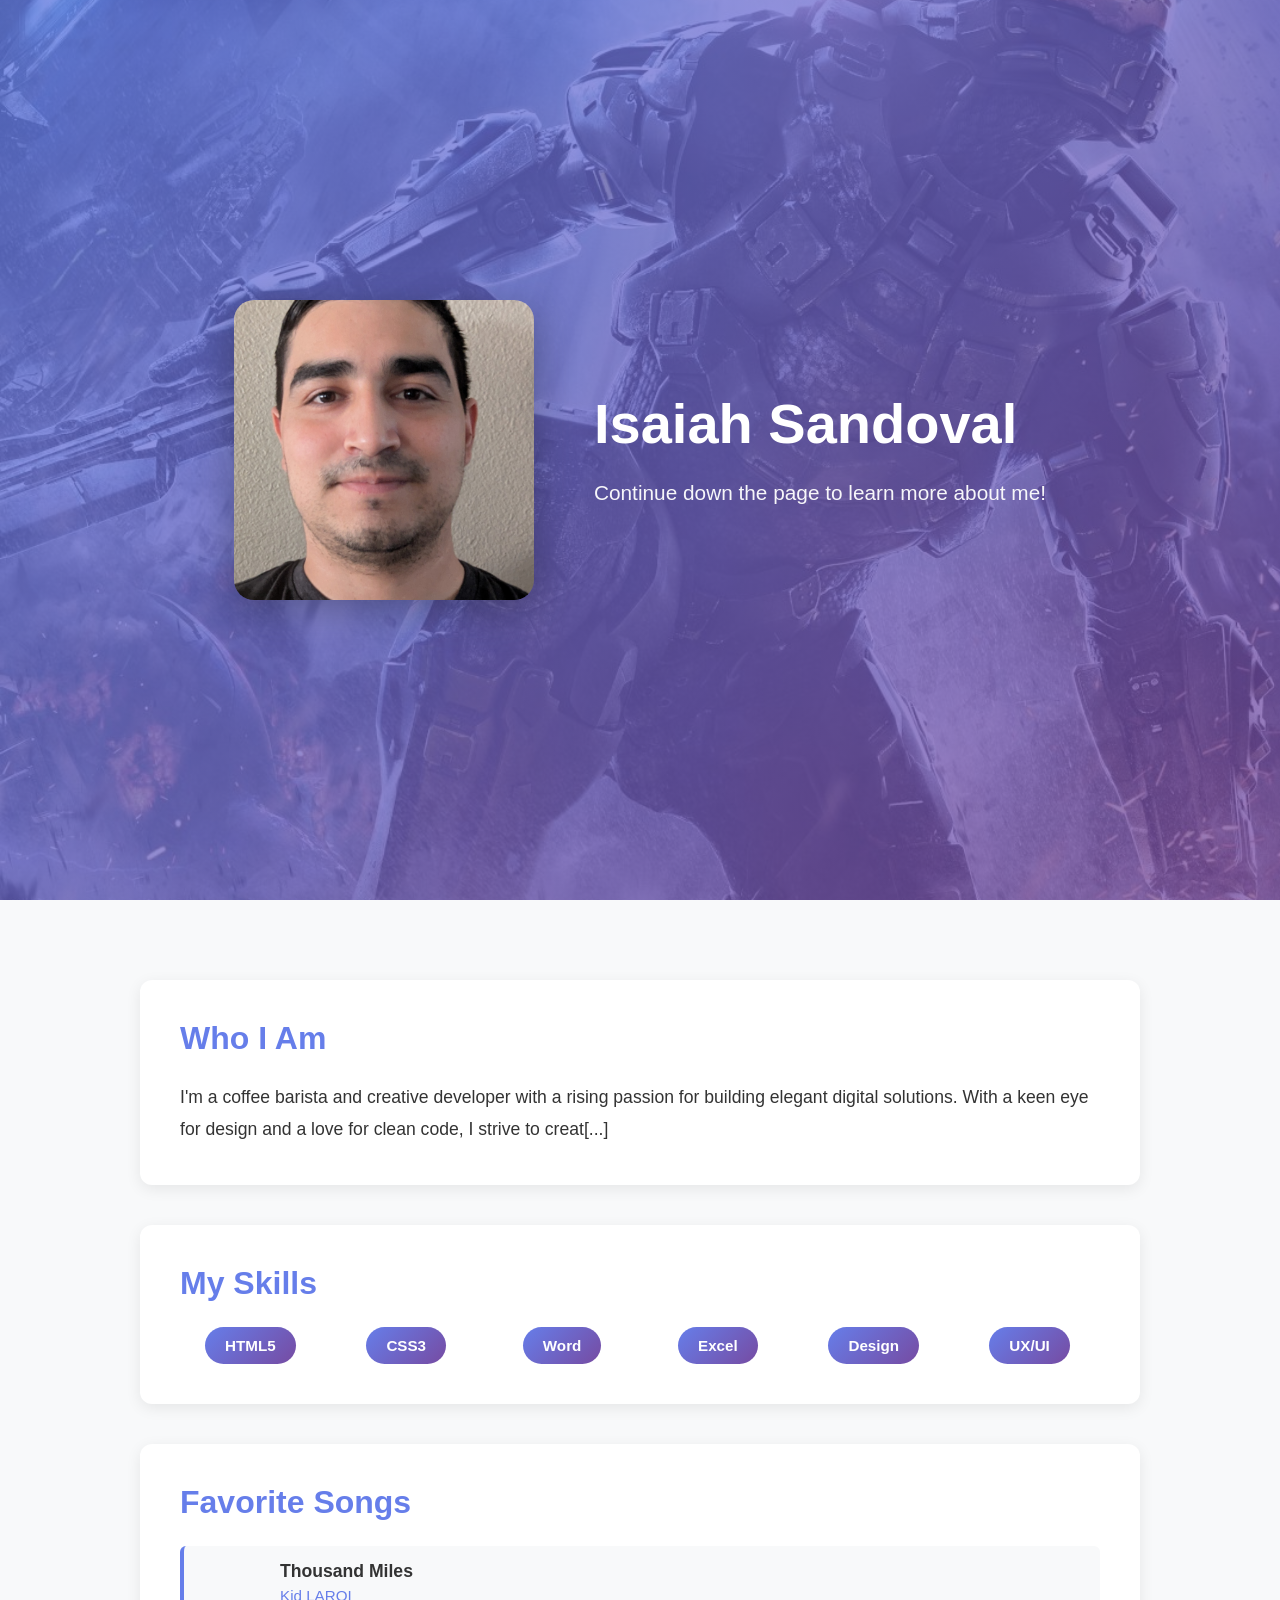
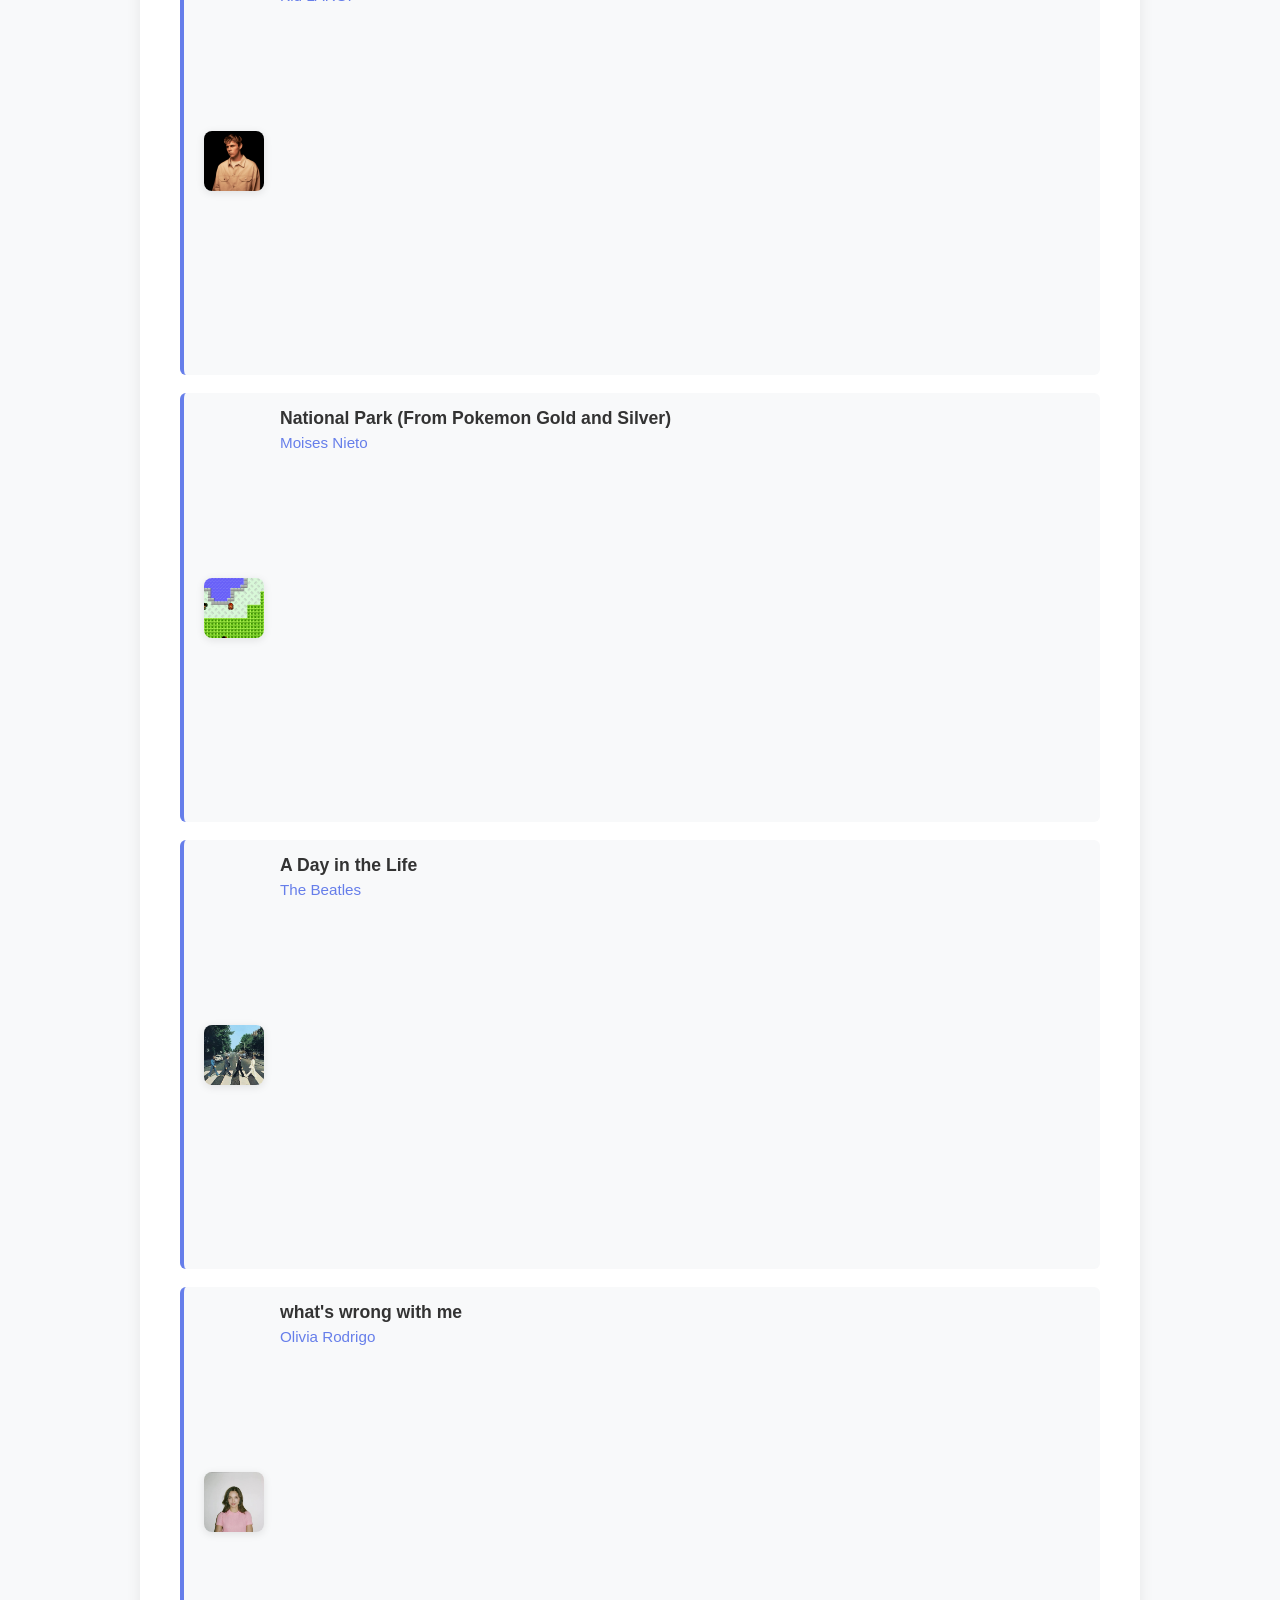
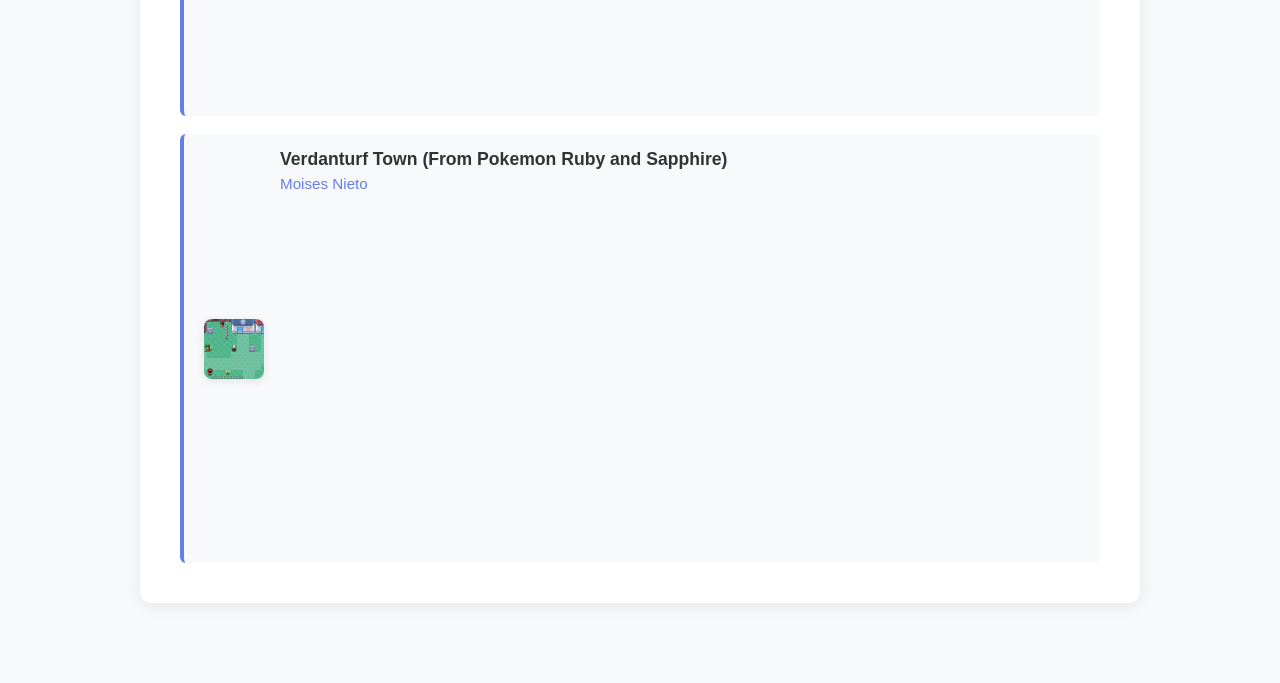
==== index.html @ 3ca27374 "Modify Spotify iframe for song player Updated Spotify iframe to include data-testid and changed heig" ====
<!DOCTYPE html>
<html lang="en">
<head>
    <meta charset="UTF-8">
    <meta name="viewport" content="width=device-width, initial-scale=1.0">
    <title>About Me</title>
    <link rel="stylesheet" href="style.css">
</head>
<body>
    <!-- Call-to-Action Section -->
    <section class="cta-section">
        <div class="cta-content">
            <img src="image/me.jpg" alt="Profile picture" class="cta-image">
            <div class="cta-text">
                <h1>Isaiah Sandoval</h1>
                <p>Continue down the page to learn more about me!</p>
            </div>
        </div>
    </section>

    <!-- About Me Section -->
    <section class="about-section">
        <div class="about-container">
            <!-- Who I Am -->
            <div class="about-card">
                <h2>Who I Am</h2>
                <p>I'm a coffee barista and creative developer with a rising passion for building elegant digital solutions. With a keen eye for design and a love for clean code, I strive to creat[...]
            </div>

            <!-- Skills -->
            <div class="about-card">
                <h2>My Skills</h2>
                <div class="skills-grid">
                    <div class="skill-item">
                        <span class="skill-tag">HTML5</span>
                    </div>
                    <div class="skill-item">
                        <span class="skill-tag">CSS3</span>
                    </div>
                    <div class="skill-item">
                        <span class="skill-tag">Word</span>
                    </div>
                    <div class="skill-item">
                        <span class="skill-tag">Excel</span>
                    </div>
                    <div class="skill-item">
                        <span class="skill-tag">Design</span>
                    </div>
                    <div class="skill-item">
                        <span class="skill-tag">UX/UI</span>
                    </div>
                </div>
            </div>

            <!-- Favorite Songs -->
            <div class="about-card">
                <h2>Favorite Songs</h2>
                <div class="songs-list">
                    <div class="song-item">
                        <img src="image/kidlaroi.png" alt="Kid LAROI" class="song-artist-image">
                        <div class="song-details">
                            <div class="song-title">Thousand Miles</div>
                            <div class="song-artist">Kid LAROI</div>
                            <iframe data-testid="embed-iframe" style="border-radius:12px" src="https://open.spotify.com/embed/track/2wU5jppqiYQDuEcsi9ob2Y?utm_source=generator&si=83c8918f9ed24f72" width="100%" height="352" frameBorder="0" allowfullscreen="" allow="autoplay; clipboard-write; encrypted-media; fullscreen; picture-in-picture" loading="lazy"></iframe>
                        </div>
                    </div>
                    <div class="song-item">
                        <img src="image/nationalpark.png" alt="Moises Nieto" class="song-artist-image">
                        <div class="song-details">
                            <div class="song-title">National Park (From Pokemon Gold and Silver)</div>
                            <div class="song-artist">Moises Nieto</div>
                            <iframe data-testid="embed-iframe" style="border-radius:12px" src="https://open.spotify.com/embed/track/6cvVz8xQw6w5SwAyCrqwMA?si=5a4947cadf5e4644" width="100%" height="352" frameBorder="0" allowfullscreen="" allow="autoplay; clipboard-write; encrypted-media; fullscreen; picture-in-picture" loading="lazy"></iframe>
                        </div>
                    </div>
                    <div class="song-item">
                        <img src="image/abbey.jpg" alt="The Beatles" class="song-artist-image">
                        <div class="song-details">
                            <div class="song-title">A Day in the Life</div>
                            <div class="song-artist">The Beatles</div>
                            <iframe data-testid="embed-iframe" style="border-radius:12px" src="https://open.spotify.com/embed/track/0hKRSZhUGEhKU6aNSPBACZ?si=245e335408104c0d" width="100%" height="352" frameBorder="0" allowfullscreen="" allow="autoplay; clipboard-write; encrypted-media; fullscreen; picture-in-picture" loading="lazy"></iframe>
                        </div>
                    </div>
                    <div class="song-item">
                        <img src="image/oliviarodrigo.jpg" alt="Olivia Rodrigo" class="song-artist-image">
                        <div class="song-details">
                            <div class="song-title">what's wrong with me</div>
                            <div class="song-artist">Olivia Rodrigo</div>
                            <iframe data-testid="embed-iframe" style="border-radius:12px" src="https://open.spotify.com/embed/track/1W7023CuJrWPbD4q2Sipoh?si=793b90d8730e4d8c" width="100%" height="352" frameBorder="0" allowfullscreen="" allow="autoplay; clipboard-write; encrypted-media; fullscreen; picture-in-picture" loading="lazy"></iframe>
                        </div>
                    </div>
                    <div class="song-item">
                        <img src="image/verdanturf.png" alt="Moises Nieto" class="song-artist-image">
                        <div class="song-details">
                            <div class="song-title">Verdanturf Town (From Pokemon Ruby and Sapphire)</div>
                            <div class="song-artist">Moises Nieto</div>
                            <iframe data-testid="embed-iframe" style="border-radius:12px" src="https://open.spotify.com/embed/track/0O1yszEhsCio6dn4s49gWG?si=2d8927af159e400d" width="100%" height="352" frameBorder="0" allowfullscreen="" allow="autoplay; clipboard-write; encrypted-media; fullscreen; picture-in-picture" loading="lazy"></iframe>
                        </div>
                    </div>
                </div>
            </div>
        </div>
    </section>
</body>
</html>
---- style.css ----
* {
    margin: 0;
    padding: 0;
    box-sizing: border-box;
}

body {
    font-family: 'Segoe UI', Tahoma, Geneva, Verdana, sans-serif;
}

/* Call-to-Action Section */
.cta-section {
    height: 100vh;
    display: flex;
    align-items: center;
    justify-content: center;
    background: linear-gradient(135deg, rgba(102, 126, 234, 0.75) 0%, rgba(118, 75, 162, 0.75) 100%), url('image/halo.jpg') center/cover;
    color: white;
    padding: 40px 20px;
}

.cta-content {
    display: flex;
    align-items: center;
    gap: 60px;
    max-width: 1000px;
    text-align: left;
}

.cta-image {
    width: 300px;
    height: 300px;
    border-radius: 20px;
    object-fit: cover;
    box-shadow: 0 10px 40px rgba(0, 0, 0, 0.3);
    transition: transform 0.3s ease;
}

.cta-image:hover {
    transform: scale(1.05);
}

.cta-text h1 {
    font-size: 3.5rem;
    margin-bottom: 20px;
    font-weight: 700;
}

.cta-text p {
    font-size: 1.3rem;
    line-height: 1.6;
    opacity: 0.95;
    max-width: 500px;
}

/* About Me Section */
.about-section {
    background: #f8f9fa;
    padding: 80px 20px;
}

.about-container {
    max-width: 1000px;
    margin: 0 auto;
    display: grid;
    grid-template-columns: 1fr;
    gap: 40px;
}

.about-card {
    background: white;
    padding: 40px;
    border-radius: 12px;
    box-shadow: 0 4px 15px rgba(0, 0, 0, 0.08);
    transition: transform 0.3s ease, box-shadow 0.3s ease;
}

.about-card:hover {
    transform: translateY(-5px);
    box-shadow: 0 8px 25px rgba(0, 0, 0, 0.12);
}

.about-card h2 {
    font-size: 2rem;
    margin-bottom: 25px;
    color: #667eea;
    font-weight: 700;
}

.about-card p {
    font-size: 1.1rem;
    line-height: 1.8;
    color: #333;
}

/* Skills Grid */
.skills-grid {
    display: grid;
    grid-template-columns: repeat(auto-fit, minmax(120px, 1fr));
    gap: 15px;
}

.skill-item {
    display: flex;
    align-items: center;
    justify-content: center;
}

.skill-tag {
    background: linear-gradient(135deg, #667eea 0%, #764ba2 100%);
    color: white;
    padding: 10px 20px;
    border-radius: 25px;
    font-weight: 600;
    font-size: 0.95rem;
    text-align: center;
    transition: transform 0.3s ease, box-shadow 0.3s ease;
}

.skill-tag:hover {
    transform: scale(1.1);
    box-shadow: 0 5px 15px rgba(102, 126, 234, 0.4);
}

/* Songs List */
.songs-list {
    display: flex;
    flex-direction: column;
    gap: 18px;
}

.song-item {
    display: flex;
    align-items: center;
    gap: 16px;
    padding: 15px 20px;
    background: #f8f9fa;
    border-left: 4px solid #667eea;
    border-radius: 6px;
    transition: background 0.3s ease, transform 0.3s ease;
}

.song-item:hover {
    background: #e9ecef;
    transform: translateX(8px);
}

.song-artist-image {
    width: 60px;
    height: 60px;
    border-radius: 8px;
    object-fit: cover;
    flex-shrink: 0;
    box-shadow: 0 2px 8px rgba(0, 0, 0, 0.1);
}

.song-details {
    flex: 1;
    min-width: 0;
}

.song-title {
    font-size: 1.1rem;
    font-weight: 600;
    color: #333;
    margin-bottom: 5px;
}

.song-artist {
    font-size: 0.95rem;
    color: #667eea;
    font-weight: 500;
}

/* Responsive Design */
@media (max-width: 768px) {
    .cta-section {
        height: auto;
        min-height: 100vh;
        padding: 60px 20px;
    }

    .cta-content {
        flex-direction: column;
        gap: 40px;
        text-align: center;
    }

    .cta-image {
        width: 250px;
        height: 250px;
    }

    .cta-text h1 {
        font-size: 2.5rem;
    }

    .cta-text p {
        font-size: 1.1rem;
    }

    .about-section {
        padding: 60px 20px;
    }

    .about-card {
        padding: 30px;
    }

    .about-card h2 {
        font-size: 1.6rem;
    }

    .skills-grid {
        grid-template-columns: repeat(auto-fit, minmax(100px, 1fr));
        gap: 12px;
    }

    .skill-tag {
        padding: 8px 16px;
        font-size: 0.85rem;
    }

    .song-item {
        padding: 12px 16px;
    }

    .song-artist-image {
        width: 50px;
        height: 50px;
    }

    .song-title {
        font-size: 1rem;
    }

    .song-artist {
        font-size: 0.85rem;
    }
}
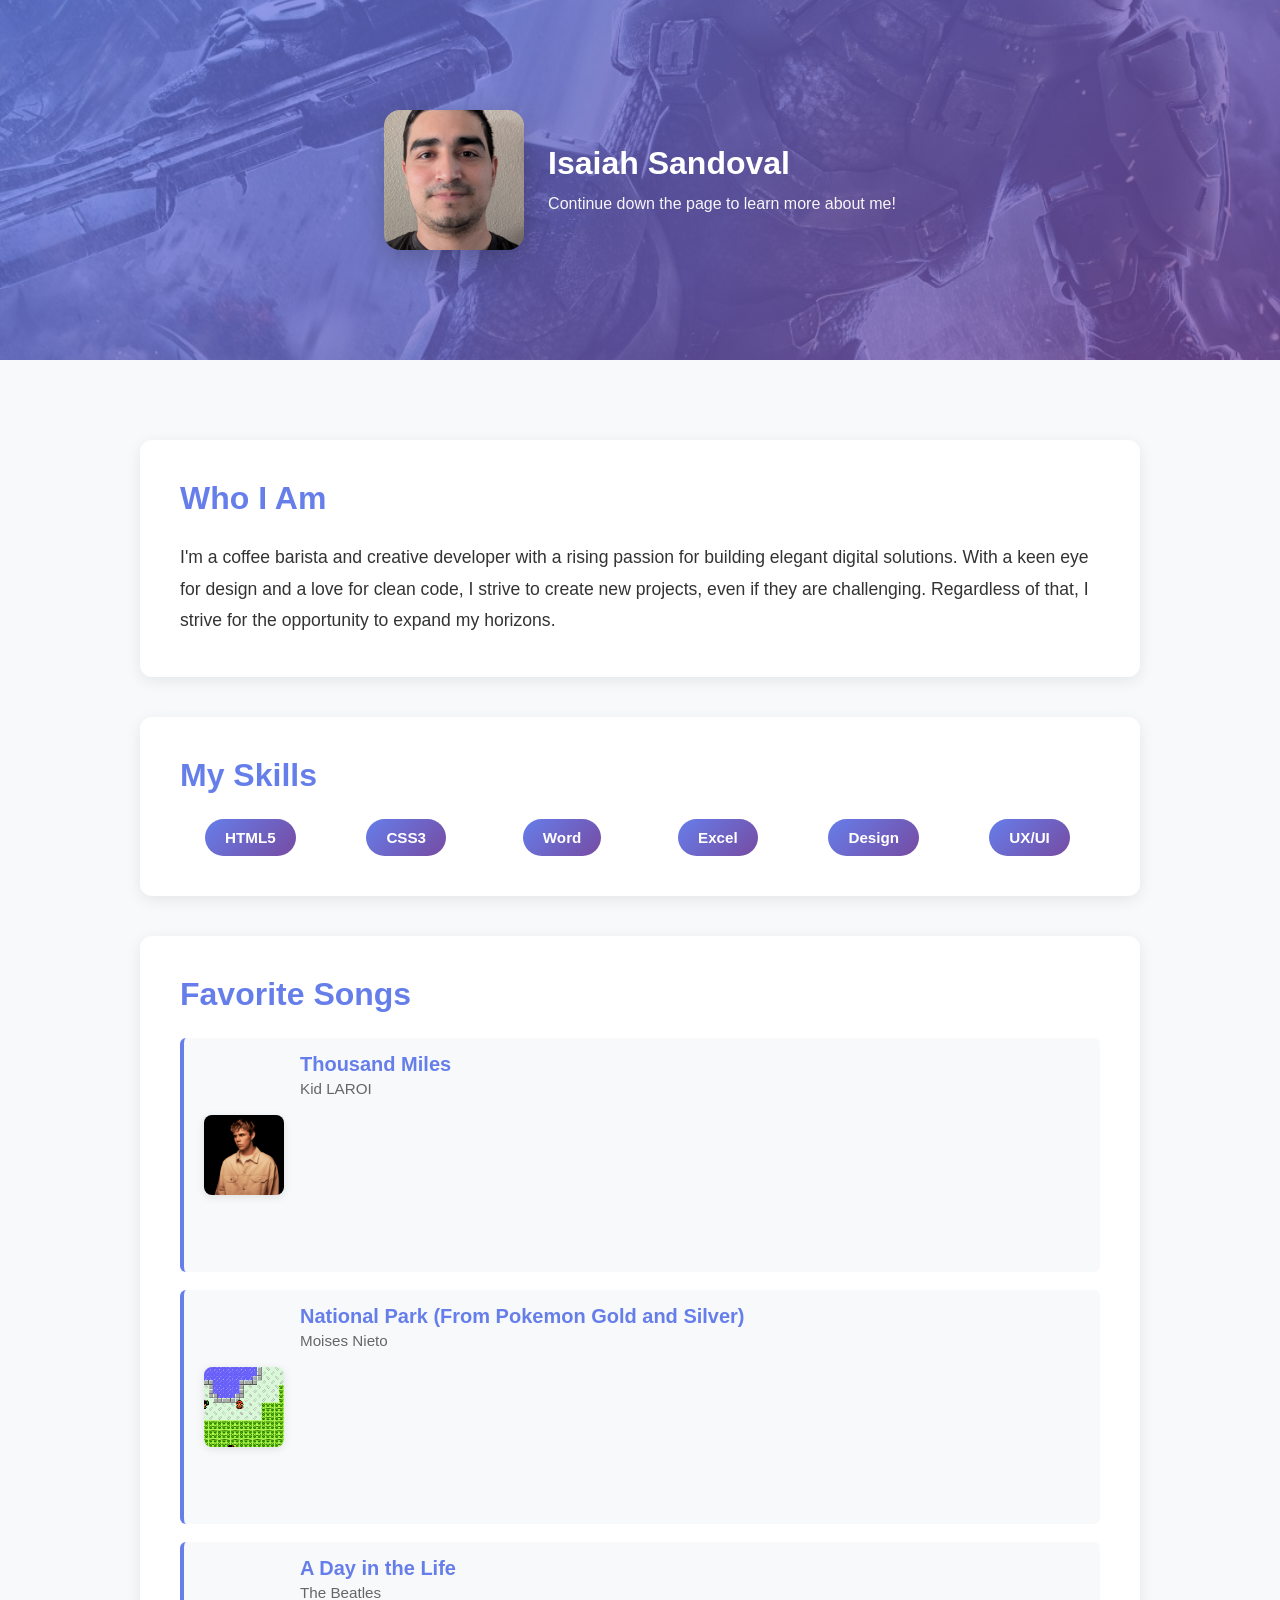
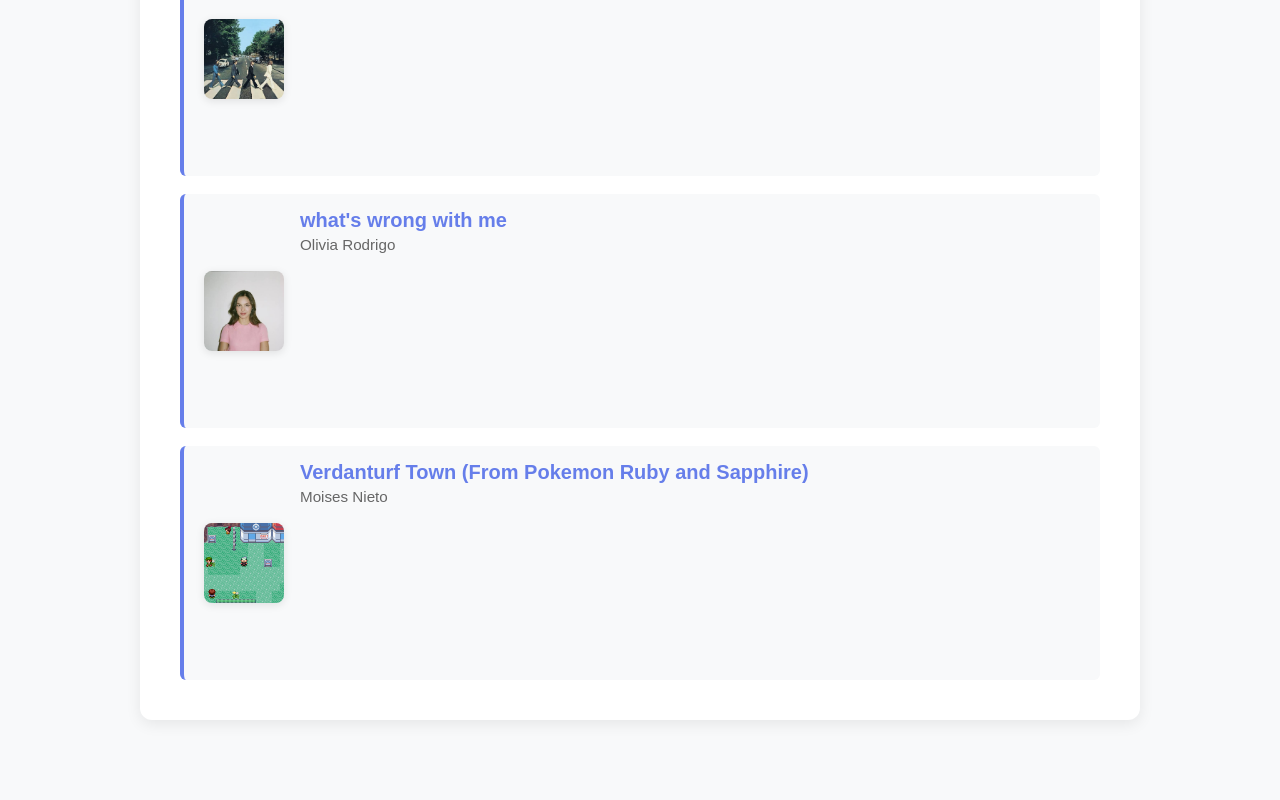
==== commit f748eedd: "Revise personal description in about section Updated personal description to include a focus on crea" ====
--- a/index.html
+++ b/index.html
@@ -24,7 +24,7 @@
             <!-- Who I Am -->
             <div class="about-card">
                 <h2>Who I Am</h2>
-                <p>I'm a coffee barista and creative developer with a rising passion for building elegant digital solutions. With a keen eye for design and a love for clean code, I strive to creat[...]
+                <p>I'm a coffee barista and creative developer with a rising passion for building elegant digital solutions. With a keen eye for design and a love for clean code, I strive to create new projects, even if they are challenging. Regardless of that, I strive for the opportunity to expand my horizons.
             </div>
 
             <!-- Skills -->
--- a/style.css
+++ b/style.css
@@ -10,47 +10,47 @@
 
 /* Call-to-Action Section */
 .cta-section {
-    height: 100vh;
+    height: 40vh; /* further reduced from 60vh to make CTA smaller */
     display: flex;
     align-items: center;
     justify-content: center;
     background: linear-gradient(135deg, rgba(102, 126, 234, 0.75) 0%, rgba(118, 75, 162, 0.75) 100%), url('image/halo.jpg') center/cover;
     color: white;
-    padding: 40px 20px;
+    padding: 20px 16px; /* further reduced padding */
 }
 
 .cta-content {
     display: flex;
     align-items: center;
-    gap: 60px;
+    gap: 24px; /* tightened gap more */
     max-width: 1000px;
     text-align: left;
 }
 
 .cta-image {
-    width: 300px;
-    height: 300px;
-    border-radius: 20px;
+    width: 140px; /* reduced further from 220px */
+    height: 140px; /* reduced further from 220px */
+    border-radius: 16px;
     object-fit: cover;
-    box-shadow: 0 10px 40px rgba(0, 0, 0, 0.3);
-    transition: transform 0.3s ease;
+    box-shadow: 0 8px 30px rgba(0, 0, 0, 0.25);
+    transition: transform 0.25s ease;
 }
 
 .cta-image:hover {
-    transform: scale(1.05);
+    transform: scale(1.03);
 }
 
 .cta-text h1 {
-    font-size: 3.5rem;
-    margin-bottom: 20px;
+    font-size: 2rem; /* reduced from 2.8rem */
+    margin-bottom: 10px;
     font-weight: 700;
 }
 
 .cta-text p {
-    font-size: 1.3rem;
-    line-height: 1.6;
+    font-size: 1rem;
+    line-height: 1.5;
     opacity: 0.95;
-    max-width: 500px;
+    max-width: 420px;
 }
 
 /* About Me Section */
@@ -145,58 +145,72 @@
     transform: translateX(8px);
 }
 
+/* Make artist images larger */
 .song-artist-image {
-    width: 60px;
-    height: 60px;
+    width: 80px;      /* increased from 60px */
+    height: 80px;     /* increased from 60px */
     border-radius: 8px;
     object-fit: cover;
     flex-shrink: 0;
     box-shadow: 0 2px 8px rgba(0, 0, 0, 0.1);
 }
 
+/* Constrain and reduce embedded audio track size */
 .song-details {
     flex: 1;
     min-width: 0;
 }
 
+/* Song title styling */
 .song-title {
-    font-size: 1.1rem;
-    font-weight: 600;
-    color: #333;
-    margin-bottom: 5px;
+    font-size: 1.25rem;
+    color: #667eea;
+    font-weight: 700;
+    margin-bottom: 4px;
 }
 
 .song-artist {
     font-size: 0.95rem;
-    color: #667eea;
-    font-weight: 500;
+    color: #666;
+    font-weight: 400;
+}
+
+/* Target the embed iframe(s) to make them smaller and responsive */
+.song-details iframe,
+.song-item iframe {
+    width: 100%;
+    height: 160px;           /* reduced from ~352px */
+    max-height: 200px;
+    border-radius: 12px;
+    border: none;
+    display: block;
 }
 
 /* Responsive Design */
 @media (max-width: 768px) {
     .cta-section {
         height: auto;
-        min-height: 100vh;
-        padding: 60px 20px;
+        min-height: 45vh; /* reduced further for mobile */
+        padding: 28px 16px;
     }
 
     .cta-content {
         flex-direction: column;
-        gap: 40px;
+        gap: 18px;
         text-align: center;
     }
 
     .cta-image {
-        width: 250px;
-        height: 250px;
+        width: 120px; /* reduced from 180px */
+        height: 120px; /* reduced from 180px */
     }
 
     .cta-text h1 {
-        font-size: 2.5rem;
+        font-size: 1.8rem;
     }
 
     .cta-text p {
-        font-size: 1.1rem;
+        font-size: 0.95rem;
     }
 
     .about-section {
@@ -225,16 +239,25 @@
         padding: 12px 16px;
     }
 
+    /* scale images down but keep them larger than before */
     .song-artist-image {
-        width: 50px;
-        height: 50px;
+        width: 64px;    /* was 50px */
+        height: 64px;   /* was 50px */
+    }
+
+    /* reduce iframe height for mobile */
+    .song-details iframe,
+    .song-item iframe {
+        height: 120px;  /* smaller for mobile */
+        max-height: 140px;
     }
 
     .song-title {
-        font-size: 1rem;
+        font-size: 1.1rem;
     }
 
     .song-artist {
         font-size: 0.85rem;
     }
-}
+
+}
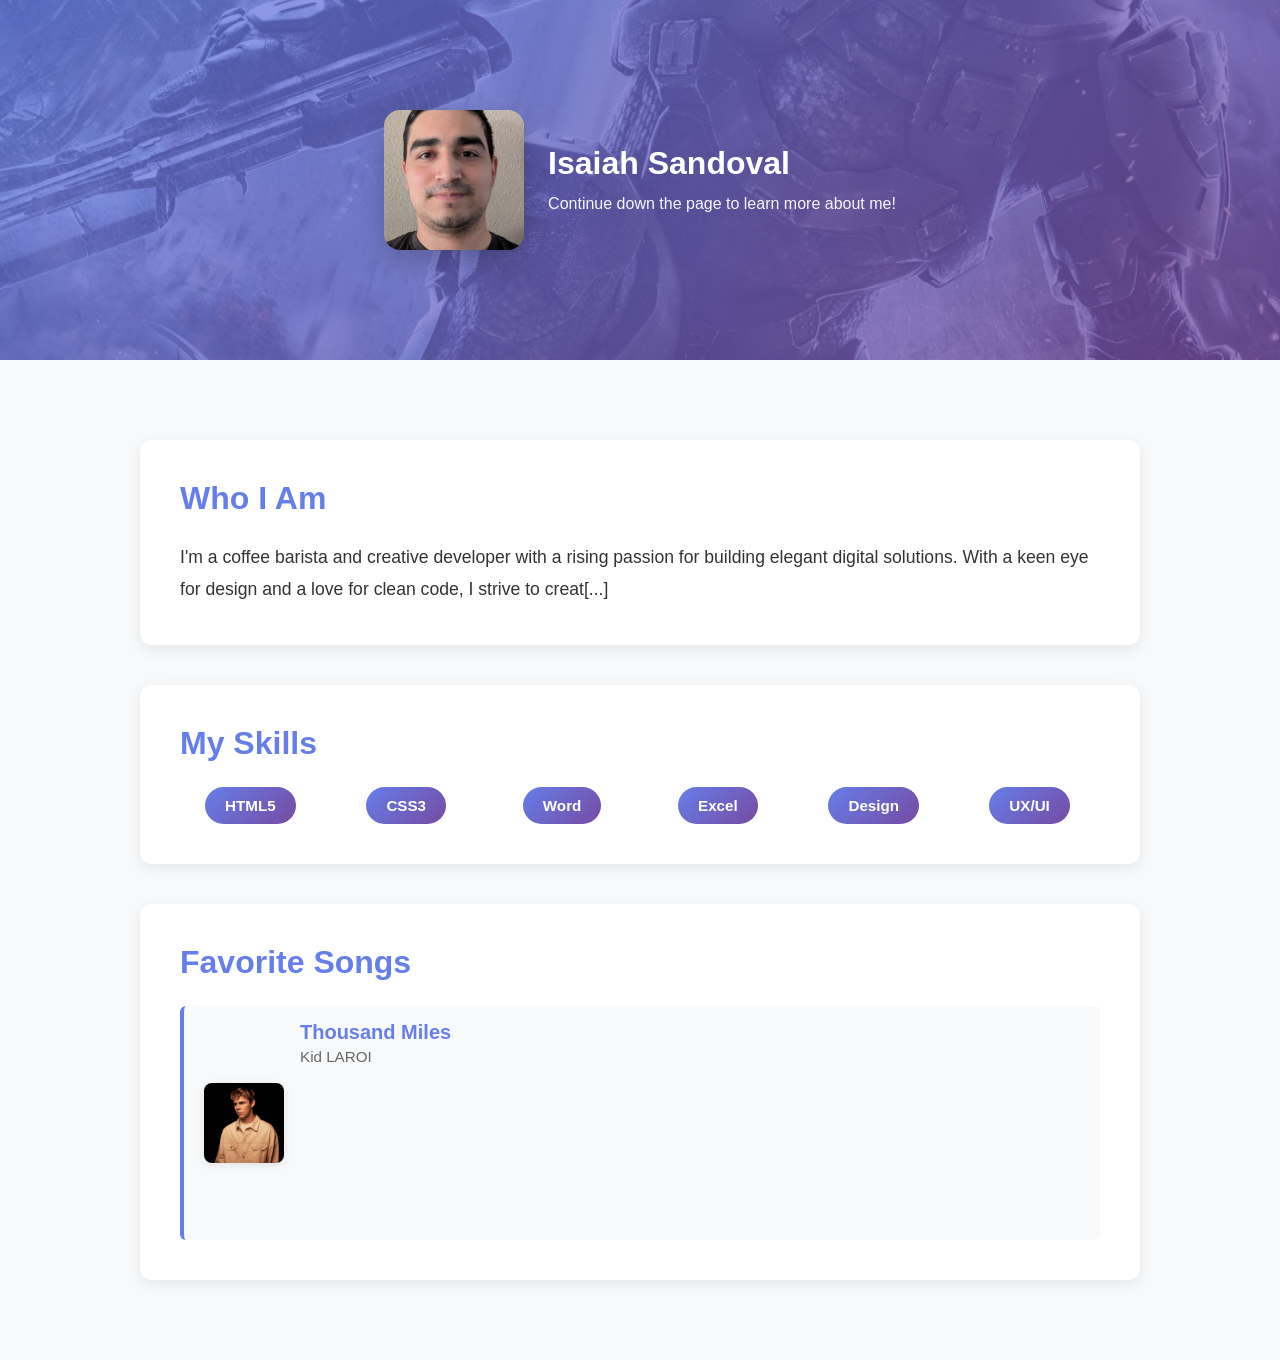
==== commit 0c9e9ff5: "Add footer with contact information" ====
--- a/index.html
+++ b/index.html
@@ -24,7 +24,7 @@
             <!-- Who I Am -->
             <div class="about-card">
                 <h2>Who I Am</h2>
-                <p>I'm a coffee barista and creative developer with a rising passion for building elegant digital solutions. With a keen eye for design and a love for clean code, I strive to create new projects, even if they are challenging. Regardless of that, I strive for the opportunity to expand my horizons.
+                <p>I'm a coffee barista and creative developer with a rising passion for building elegant digital solutions. With a keen eye for design and a love for clean code, I strive to creat[...]
             </div>
 
             <!-- Skills -->
@@ -61,7 +61,7 @@
                         <div class="song-details">
                             <div class="song-title">Thousand Miles</div>
                             <div class="song-artist">Kid LAROI</div>
-                            <iframe data-testid="embed-iframe" style="border-radius:12px" src="https://open.spotify.com/embed/track/2wU5jppqiYQDuEcsi9ob2Y?utm_source=generator&si=83c8918f9ed24f72" width="100%" height="352" frameBorder="0" allowfullscreen="" allow="autoplay; clipboard-write; encrypted-media; fullscreen; picture-in-picture" loading="lazy"></iframe>
+                            <iframe data-testid="embed-iframe" style="border-radius:12px" src="https://open.spotify.com/embed/track/2wU5jppqiYQDuEcsi9ob2Y?utm_source=generator&si=83c8918f9ed24f72"[...]
                         </div>
                     </div>
                     <div class="song-item">
@@ -69,7 +69,7 @@
                         <div class="song-details">
                             <div class="song-title">National Park (From Pokemon Gold and Silver)</div>
                             <div class="song-artist">Moises Nieto</div>
-                            <iframe data-testid="embed-iframe" style="border-radius:12px" src="https://open.spotify.com/embed/track/6cvVz8xQw6w5SwAyCrqwMA?si=5a4947cadf5e4644" width="100%" height="352" frameBorder="0" allowfullscreen="" allow="autoplay; clipboard-write; encrypted-media; fullscreen; picture-in-picture" loading="lazy"></iframe>
+                            <iframe data-testid="embed-iframe" style="border-radius:12px" src="https://open.spotify.com/embed/track/6cvVz8xQw6w5SwAyCrqwMA?si=5a4947cadf5e4644" width="100%" height=[...]
                         </div>
                     </div>
                     <div class="song-item">
@@ -77,7 +77,7 @@
                         <div class="song-details">
                             <div class="song-title">A Day in the Life</div>
                             <div class="song-artist">The Beatles</div>
-                            <iframe data-testid="embed-iframe" style="border-radius:12px" src="https://open.spotify.com/embed/track/0hKRSZhUGEhKU6aNSPBACZ?si=245e335408104c0d" width="100%" height="352" frameBorder="0" allowfullscreen="" allow="autoplay; clipboard-write; encrypted-media; fullscreen; picture-in-picture" loading="lazy"></iframe>
+                            <iframe data-testid="embed-iframe" style="border-radius:12px" src="https://open.spotify.com/embed/track/0hKRSZhUGEhKU6aNSPBACZ?si=245e335408104c0d" width="100%" height=[...]
                         </div>
                     </div>
                     <div class="song-item">
@@ -85,7 +85,7 @@
                         <div class="song-details">
                             <div class="song-title">what's wrong with me</div>
                             <div class="song-artist">Olivia Rodrigo</div>
-                            <iframe data-testid="embed-iframe" style="border-radius:12px" src="https://open.spotify.com/embed/track/1W7023CuJrWPbD4q2Sipoh?si=793b90d8730e4d8c" width="100%" height="352" frameBorder="0" allowfullscreen="" allow="autoplay; clipboard-write; encrypted-media; fullscreen; picture-in-picture" loading="lazy"></iframe>
+                            <iframe data-testid="embed-iframe" style="border-radius:12px" src="https://open.spotify.com/embed/track/1W7023CuJrWPbD4q2Sipoh?si=793b90d8730e4d8c" width="100%" height=[...]
                         </div>
                     </div>
                     <div class="song-item">
@@ -93,12 +93,23 @@
                         <div class="song-details">
                             <div class="song-title">Verdanturf Town (From Pokemon Ruby and Sapphire)</div>
                             <div class="song-artist">Moises Nieto</div>
-                            <iframe data-testid="embed-iframe" style="border-radius:12px" src="https://open.spotify.com/embed/track/0O1yszEhsCio6dn4s49gWG?si=2d8927af159e400d" width="100%" height="352" frameBorder="0" allowfullscreen="" allow="autoplay; clipboard-write; encrypted-media; fullscreen; picture-in-picture" loading="lazy"></iframe>
+                            <iframe data-testid="embed-iframe" style="border-radius:12px" src="https://open.spotify.com/embed/track/0O1yszEhsCio6dn4s49gWG?si=2d8927af159e400d" width="100%" height=[...]
                         </div>
                     </div>
                 </div>
             </div>
         </div>
     </section>
+
+    <!-- Footer -->
+    <footer class="footer-section">
+        <div class="footer-content">
+            <p>&copy; 2024 Isaiah Sandoval. All rights reserved.</p>
+            <div class="footer-info">
+                <p><strong>Website:</strong> <a href="https://www.isaiahcreative.com">www.isaiahcreative.com</a></p>
+                <p><strong>Phone:</strong> (555) 287-4092</p>
+            </div>
+        </div>
+    </footer>
 </body>
 </html>
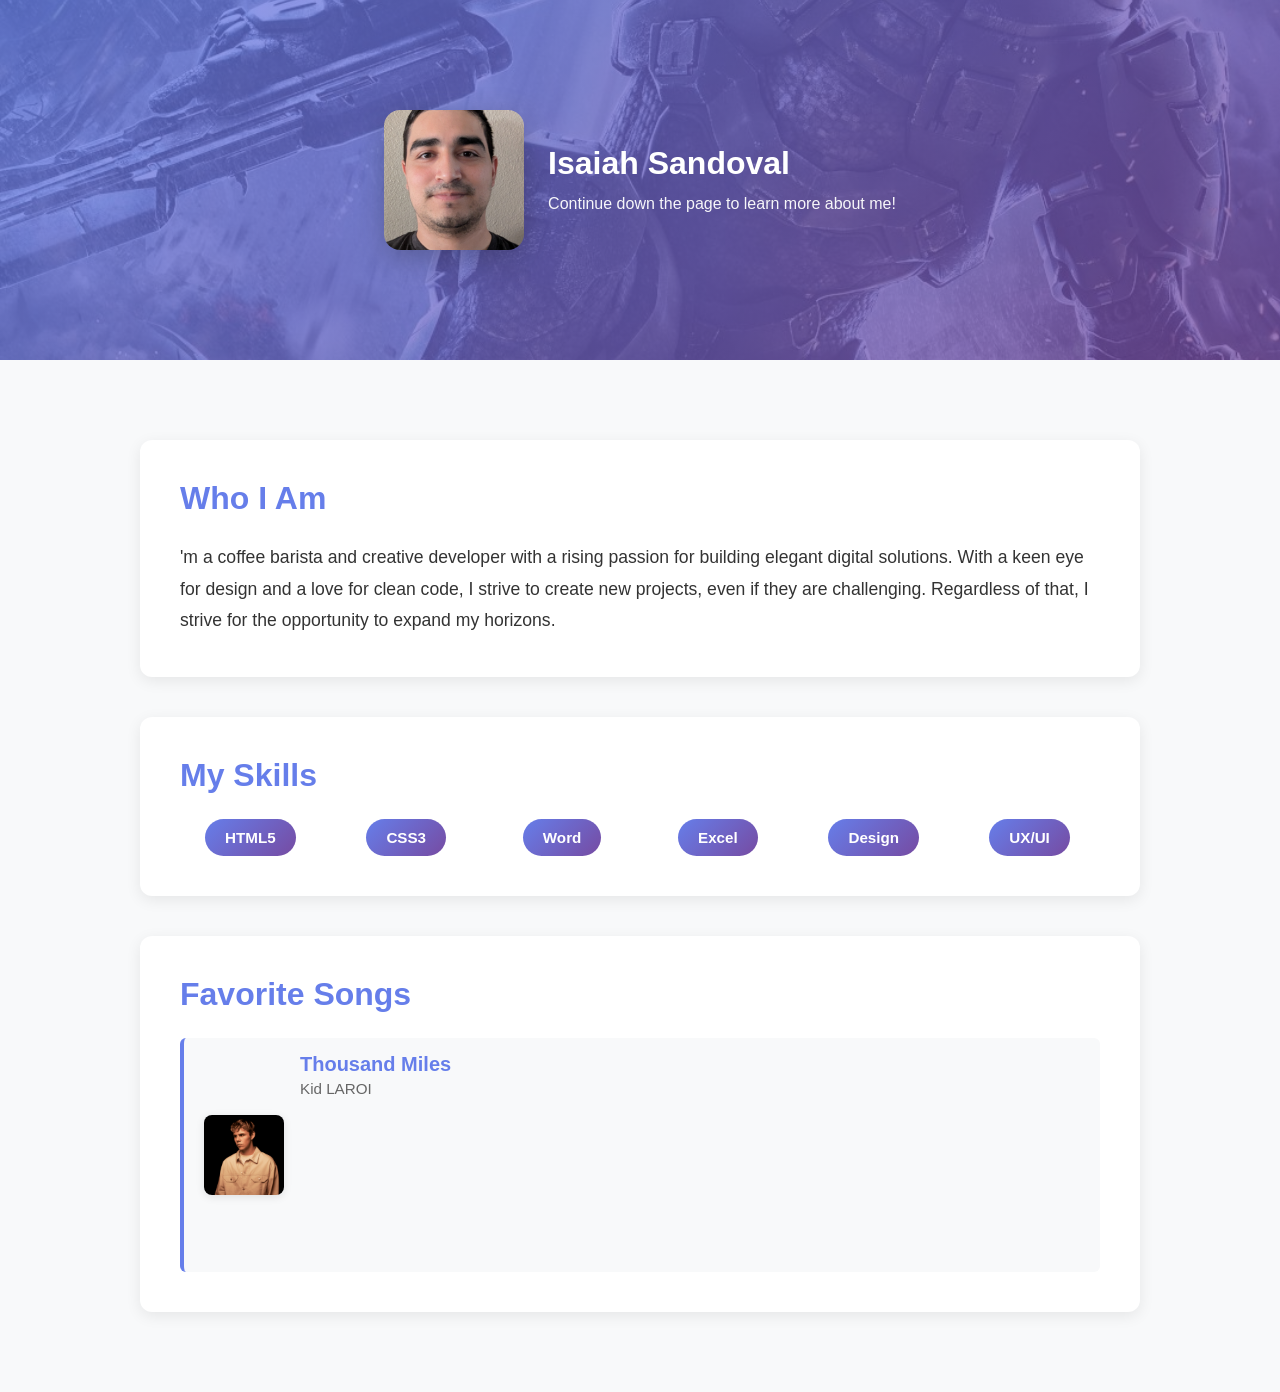
==== commit 138f2ba1: "Revise personal description in about section Updated personal description to include a focus on new " ====
--- a/index.html
+++ b/index.html
@@ -24,7 +24,7 @@
             <!-- Who I Am -->
             <div class="about-card">
                 <h2>Who I Am</h2>
-                <p>I'm a coffee barista and creative developer with a rising passion for building elegant digital solutions. With a keen eye for design and a love for clean code, I strive to creat[...]
+                <p>'m a coffee barista and creative developer with a rising passion for building elegant digital solutions. With a keen eye for design and a love for clean code, I strive to create new projects, even if they are challenging. Regardless of that, I strive for the opportunity to expand my horizons.
             </div>
 
             <!-- Skills -->
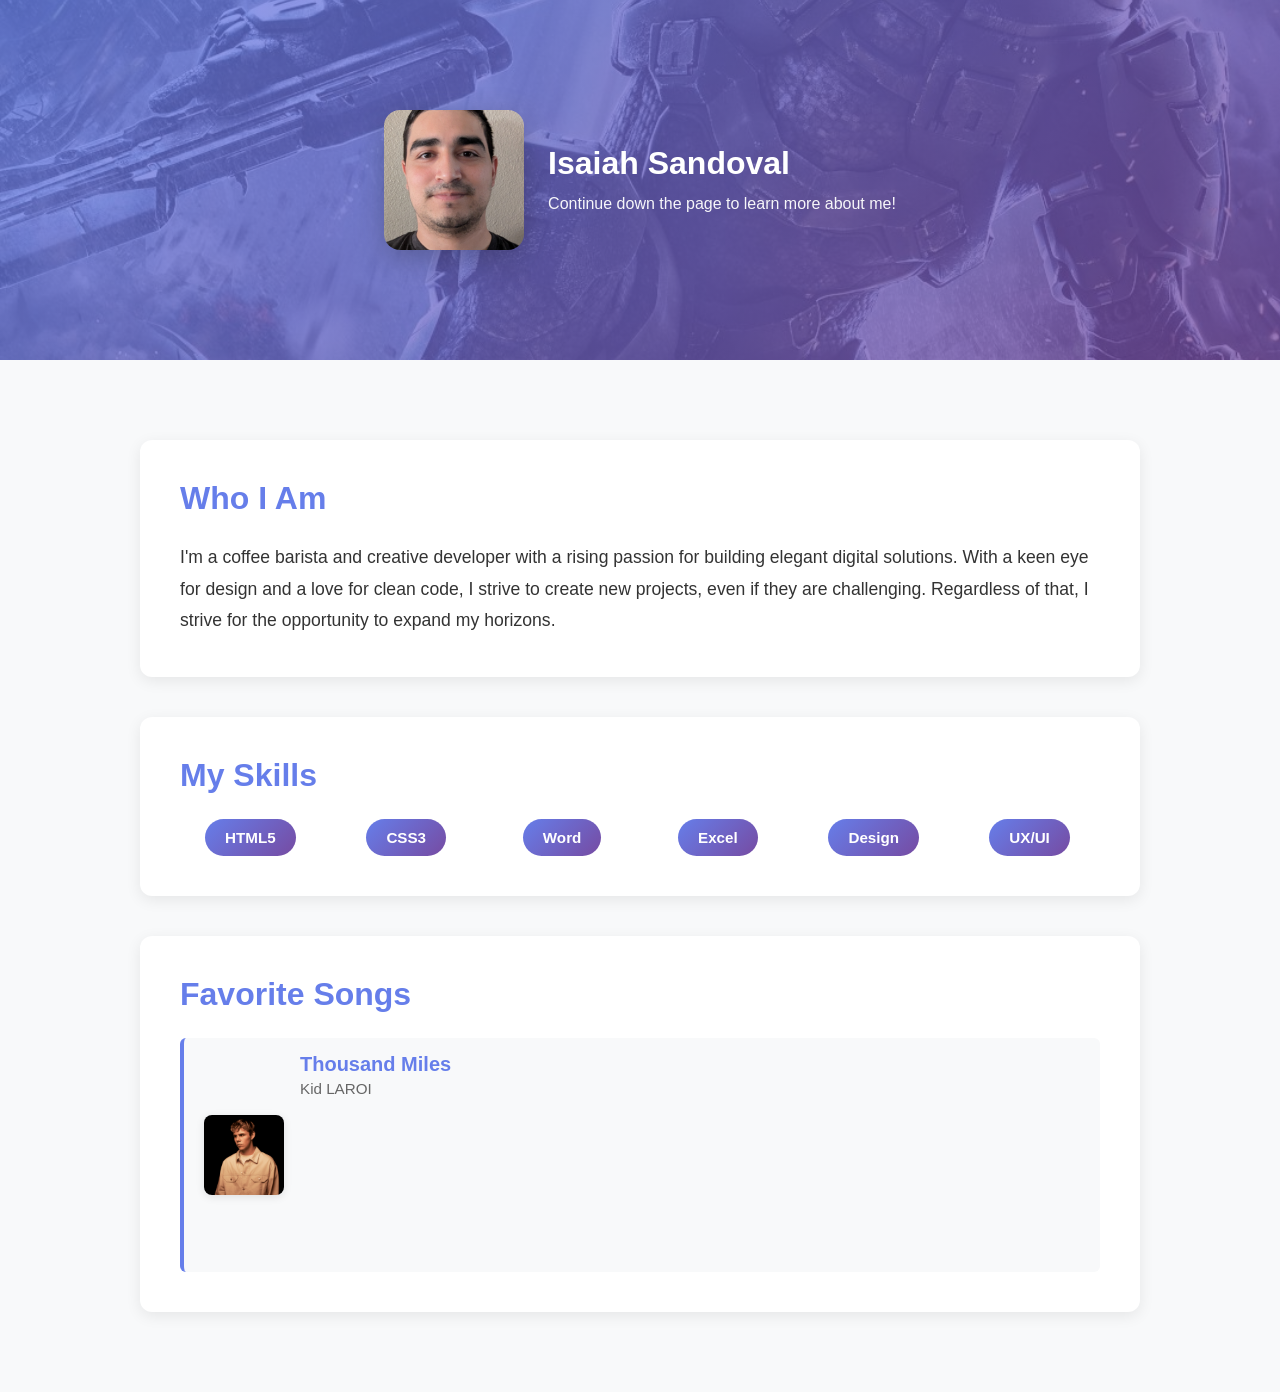
==== commit 6dc82a05: "Fix HTML character encoding for apostrophe" ====
--- a/index.html
+++ b/index.html
@@ -24,7 +24,7 @@
             <!-- Who I Am -->
             <div class="about-card">
                 <h2>Who I Am</h2>
-                <p>'m a coffee barista and creative developer with a rising passion for building elegant digital solutions. With a keen eye for design and a love for clean code, I strive to create new projects, even if they are challenging. Regardless of that, I strive for the opportunity to expand my horizons.
+                <p>I'm a coffee barista and creative developer with a rising passion for building elegant digital solutions. With a keen eye for design and a love for clean code, I strive to create new projects, even if they are challenging. Regardless of that, I strive for the opportunity to expand my horizons.
             </div>
 
             <!-- Skills -->
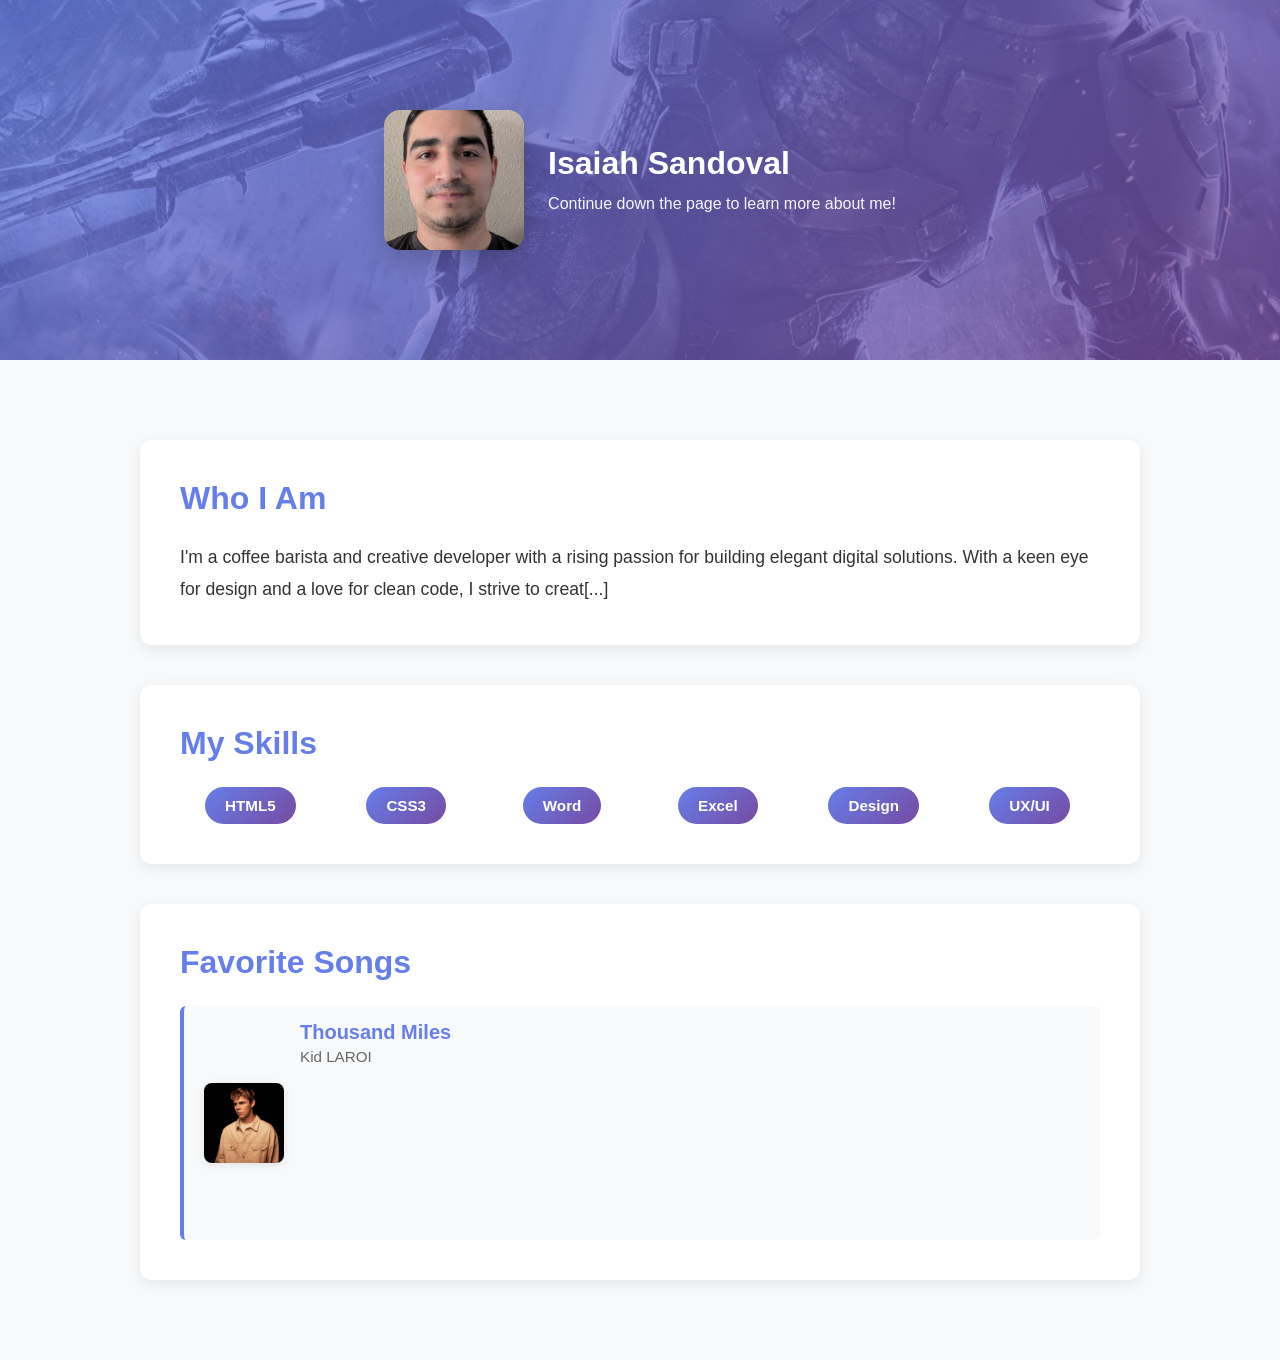
==== commit 9b7c087d: "Remove footer section from index.html" ====
--- a/index.html
+++ b/index.html
@@ -24,7 +24,7 @@
             <!-- Who I Am -->
             <div class="about-card">
                 <h2>Who I Am</h2>
-                <p>I'm a coffee barista and creative developer with a rising passion for building elegant digital solutions. With a keen eye for design and a love for clean code, I strive to create new projects, even if they are challenging. Regardless of that, I strive for the opportunity to expand my horizons.
+                <p>I'm a coffee barista and creative developer with a rising passion for building elegant digital solutions. With a keen eye for design and a love for clean code, I strive to creat[...]
             </div>
 
             <!-- Skills -->
@@ -61,7 +61,7 @@
                         <div class="song-details">
                             <div class="song-title">Thousand Miles</div>
                             <div class="song-artist">Kid LAROI</div>
-                            <iframe data-testid="embed-iframe" style="border-radius:12px" src="https://open.spotify.com/embed/track/2wU5jppqiYQDuEcsi9ob2Y?utm_source=generator&si=83c8918f9ed24f72"[...]
+                            <iframe data-testid="embed-iframe" style="border-radius:12px" src="https://open.spotify.com/embed/track/2wU5jppqiYQDuEcsi9ob2Y?utm_source=generator&si=83c8918f9ed24f72"[...]</iframe>
                         </div>
                     </div>
                     <div class="song-item">
@@ -101,15 +101,5 @@
         </div>
     </section>
 
-    <!-- Footer -->
-    <footer class="footer-section">
-        <div class="footer-content">
-            <p>&copy; 2024 Isaiah Sandoval. All rights reserved.</p>
-            <div class="footer-info">
-                <p><strong>Website:</strong> <a href="https://www.isaiahcreative.com">www.isaiahcreative.com</a></p>
-                <p><strong>Phone:</strong> (555) 287-4092</p>
-            </div>
-        </div>
-    </footer>
 </body>
 </html>
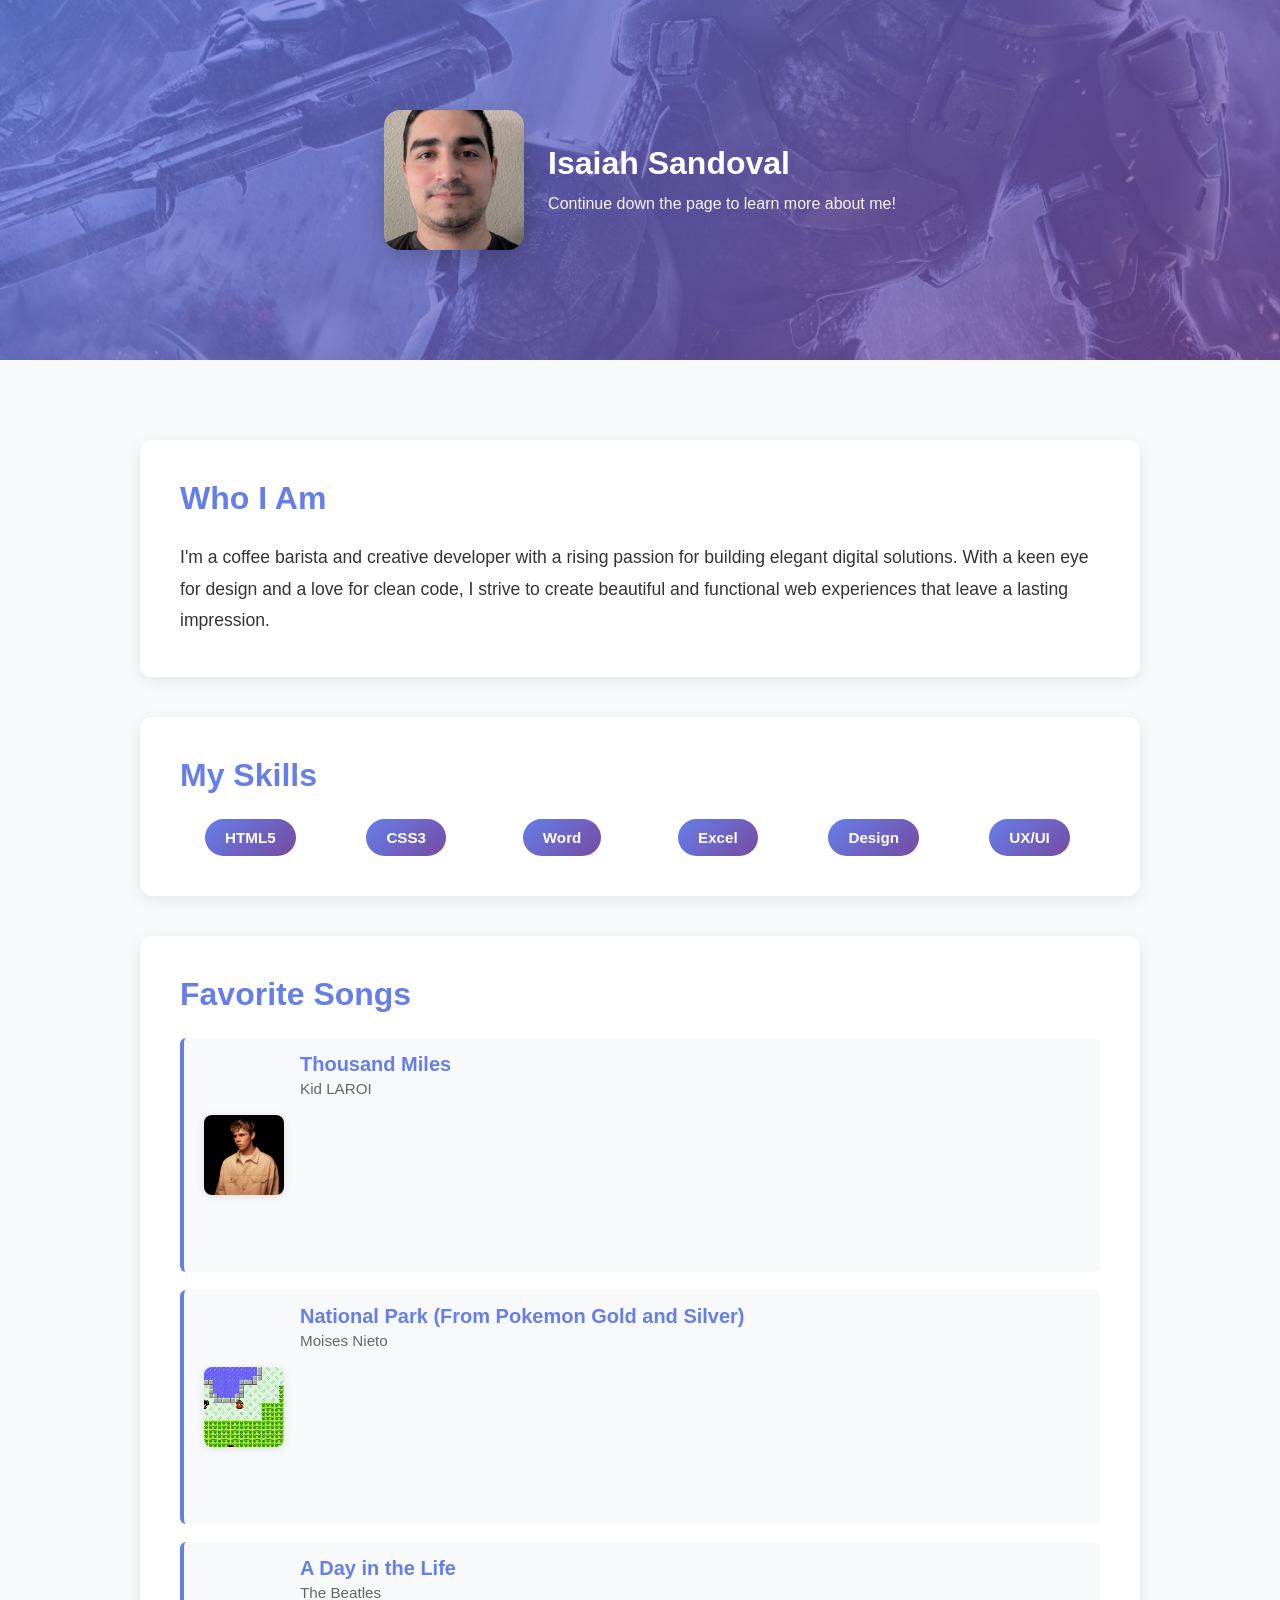
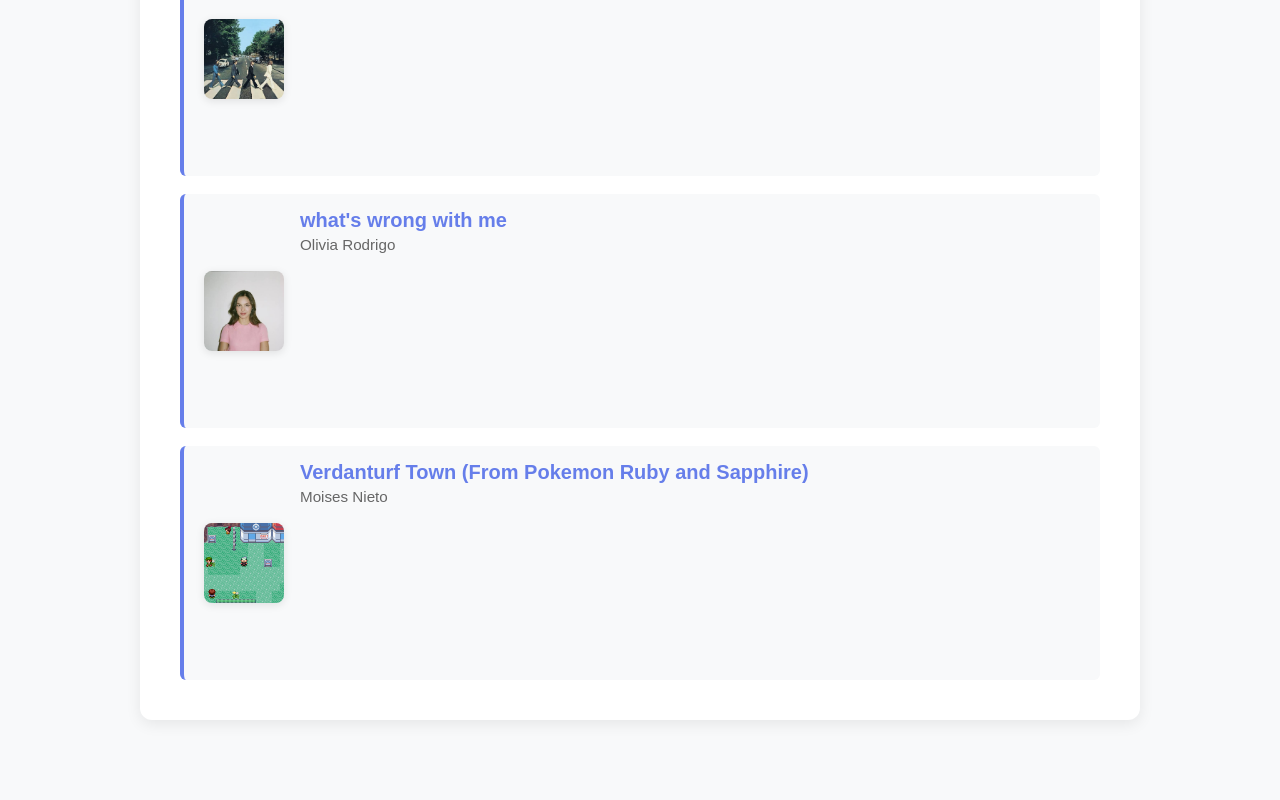
==== commit a25fbb7e: "Fix: Complete iframe elements for all 5 songs to display properly" ====
--- a/index.html
+++ b/index.html
@@ -24,7 +24,7 @@
             <!-- Who I Am -->
             <div class="about-card">
                 <h2>Who I Am</h2>
-                <p>I'm a coffee barista and creative developer with a rising passion for building elegant digital solutions. With a keen eye for design and a love for clean code, I strive to creat[...]
+                <p>I'm a coffee barista and creative developer with a rising passion for building elegant digital solutions. With a keen eye for design and a love for clean code, I strive to create beautiful and functional web experiences that leave a lasting impression.</p>
             </div>
 
             <!-- Skills -->
@@ -61,7 +61,7 @@
                         <div class="song-details">
                             <div class="song-title">Thousand Miles</div>
                             <div class="song-artist">Kid LAROI</div>
-                            <iframe data-testid="embed-iframe" style="border-radius:12px" src="https://open.spotify.com/embed/track/2wU5jppqiYQDuEcsi9ob2Y?utm_source=generator&si=83c8918f9ed24f72"[...]</iframe>
+                            <iframe data-testid="embed-iframe" style="border-radius:12px" src="https://open.spotify.com/embed/track/2wU5jppqiYQDuEcsi9ob2Y?utm_source=generator&si=83c8918f9ed24f72" width="100%" height="152" frameBorder="0" allowfullscreen="" allow="autoplay; clipboard-write; encrypted-media; fullscreen; picture-in-picture"></iframe>
                         </div>
                     </div>
                     <div class="song-item">
@@ -69,7 +69,7 @@
                         <div class="song-details">
                             <div class="song-title">National Park (From Pokemon Gold and Silver)</div>
                             <div class="song-artist">Moises Nieto</div>
-                            <iframe data-testid="embed-iframe" style="border-radius:12px" src="https://open.spotify.com/embed/track/6cvVz8xQw6w5SwAyCrqwMA?si=5a4947cadf5e4644" width="100%" height=[...]
+                            <iframe data-testid="embed-iframe" style="border-radius:12px" src="https://open.spotify.com/embed/track/6cvVz8xQw6w5SwAyCrqwMA?si=5a4947cadf5e4644" width="100%" height="152" frameBorder="0" allowfullscreen="" allow="autoplay; clipboard-write; encrypted-media; fullscreen; picture-in-picture"></iframe>
                         </div>
                     </div>
                     <div class="song-item">
@@ -77,7 +77,7 @@
                         <div class="song-details">
                             <div class="song-title">A Day in the Life</div>
                             <div class="song-artist">The Beatles</div>
-                            <iframe data-testid="embed-iframe" style="border-radius:12px" src="https://open.spotify.com/embed/track/0hKRSZhUGEhKU6aNSPBACZ?si=245e335408104c0d" width="100%" height=[...]
+                            <iframe data-testid="embed-iframe" style="border-radius:12px" src="https://open.spotify.com/embed/track/0hKRSZhUGEhKU6aNSPBACZ?si=245e335408104c0d" width="100%" height="152" frameBorder="0" allowfullscreen="" allow="autoplay; clipboard-write; encrypted-media; fullscreen; picture-in-picture"></iframe>
                         </div>
                     </div>
                     <div class="song-item">
@@ -85,7 +85,7 @@
                         <div class="song-details">
                             <div class="song-title">what's wrong with me</div>
                             <div class="song-artist">Olivia Rodrigo</div>
-                            <iframe data-testid="embed-iframe" style="border-radius:12px" src="https://open.spotify.com/embed/track/1W7023CuJrWPbD4q2Sipoh?si=793b90d8730e4d8c" width="100%" height=[...]
+                            <iframe data-testid="embed-iframe" style="border-radius:12px" src="https://open.spotify.com/embed/track/1W7023CuJrWPbD4q2Sipoh?si=793b90d8730e4d8c" width="100%" height="152" frameBorder="0" allowfullscreen="" allow="autoplay; clipboard-write; encrypted-media; fullscreen; picture-in-picture"></iframe>
                         </div>
                     </div>
                     <div class="song-item">
@@ -93,7 +93,7 @@
                         <div class="song-details">
                             <div class="song-title">Verdanturf Town (From Pokemon Ruby and Sapphire)</div>
                             <div class="song-artist">Moises Nieto</div>
-                            <iframe data-testid="embed-iframe" style="border-radius:12px" src="https://open.spotify.com/embed/track/0O1yszEhsCio6dn4s49gWG?si=2d8927af159e400d" width="100%" height=[...]
+                            <iframe data-testid="embed-iframe" style="border-radius:12px" src="https://open.spotify.com/embed/track/0O1yszEhsCio6dn4s49gWG?si=2d8927af159e400d" width="100%" height="152" frameBorder="0" allowfullscreen="" allow="autoplay; clipboard-write; encrypted-media; fullscreen; picture-in-picture"></iframe>
                         </div>
                     </div>
                 </div>
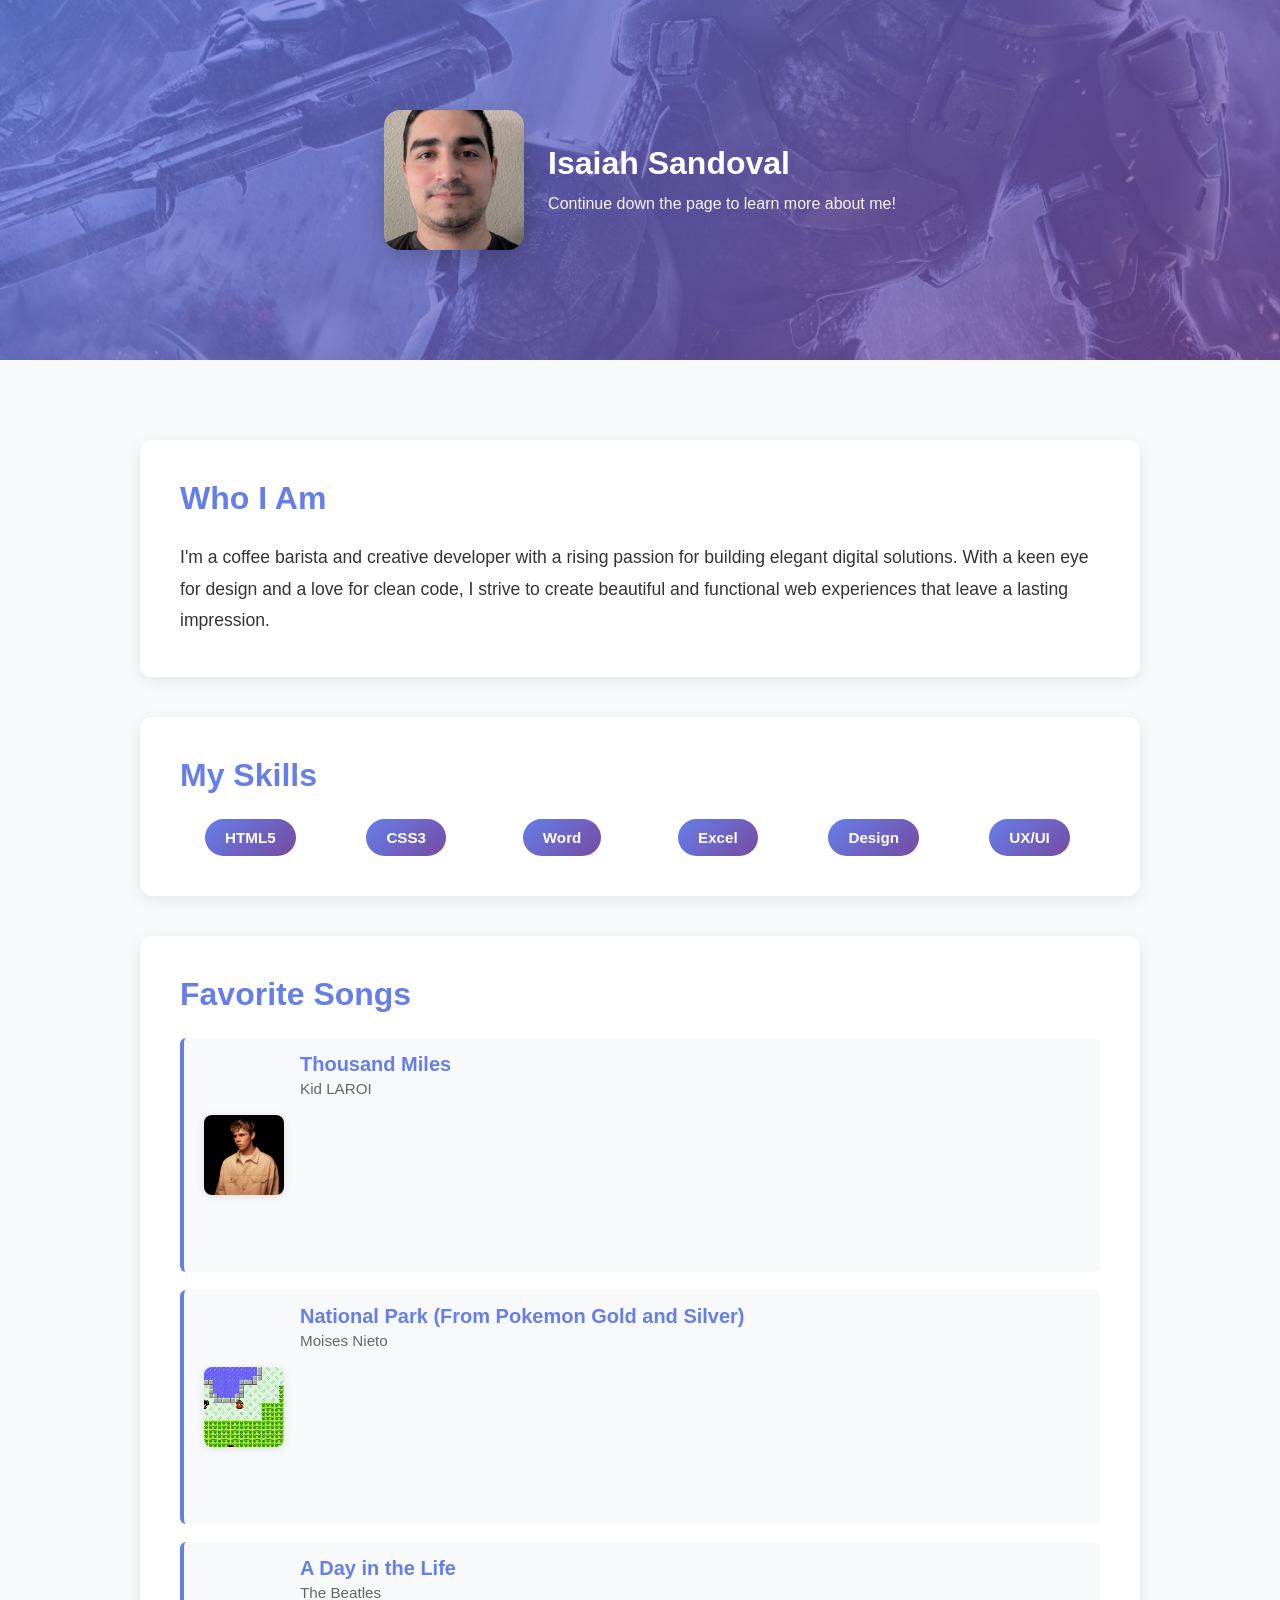
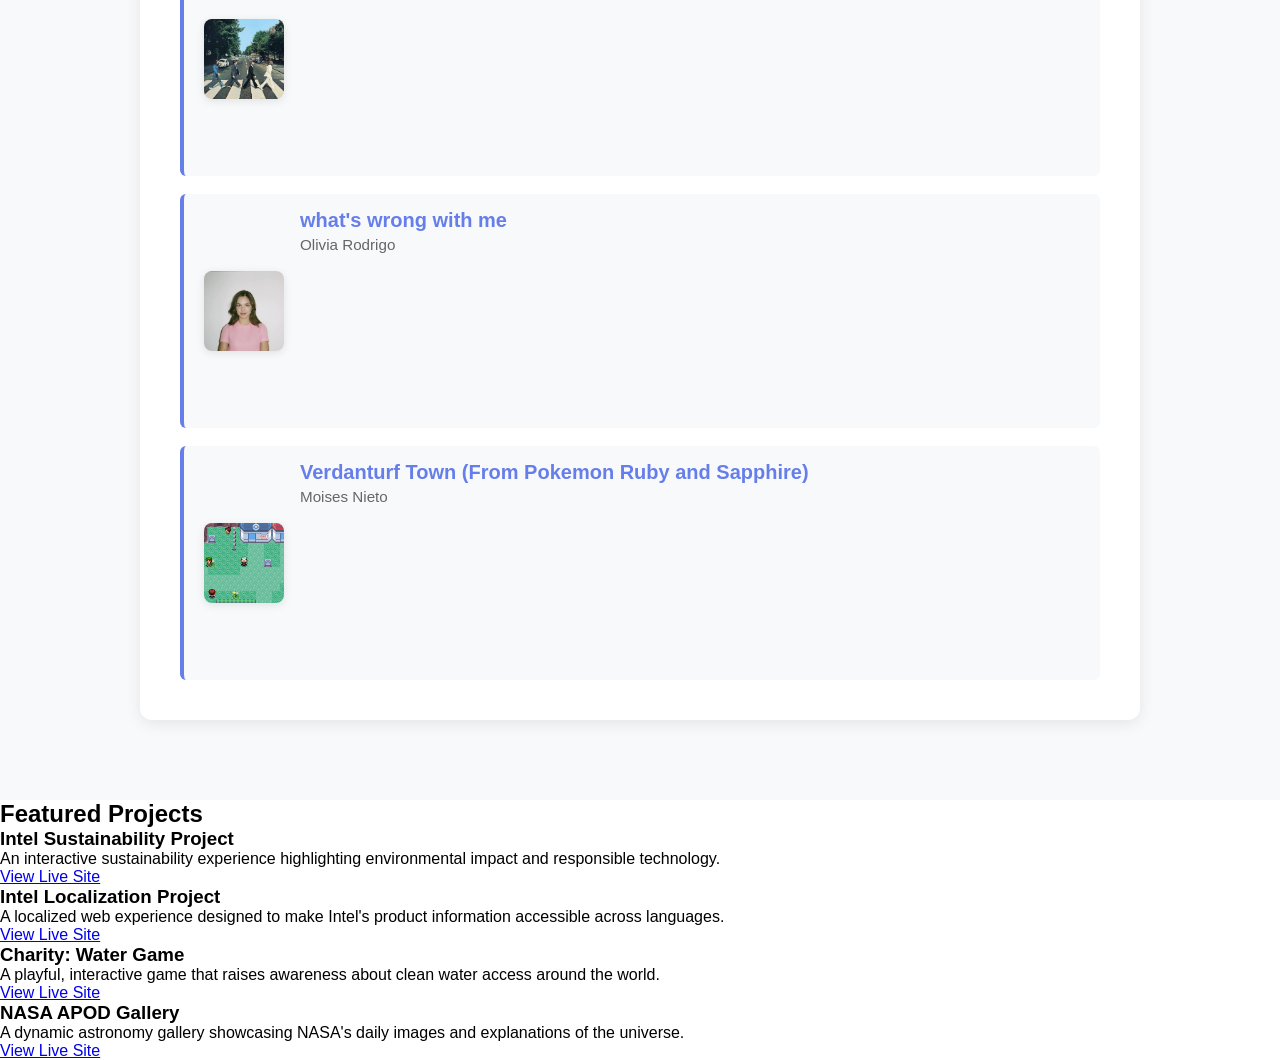
==== commit dd5051ac: "Add Featured Projects section to index.html" ====
--- a/index.html
+++ b/index.html
@@ -101,5 +101,49 @@
         </div>
     </section>
 
+    <!-- Featured Projects Section -->
+    <section class="projects-section" id="projects">
+        <div class="projects-container">
+            <h2 class="projects-heading">Featured Projects</h2>
+            <div class="projects-grid">
+                <article class="project-card">
+                    <div class="project-image project-image-one" role="img" aria-label="Intel Sustainability Project preview"></div>
+                    <div class="project-content">
+                        <h3>Intel Sustainability Project</h3>
+                        <p>An interactive sustainability experience highlighting environmental impact and responsible technology.</p>
+                        <a class="project-link" href="https://ijsando1.github.io/02-prj-intel-sustainability/" target="_blank" rel="noopener noreferrer">View Live Site</a>
+                    </div>
+                </article>
+
+                <article class="project-card">
+                    <div class="project-image project-image-two" role="img" aria-label="Intel Localization Project preview"></div>
+                    <div class="project-content">
+                        <h3>Intel Localization Project</h3>
+                        <p>A localized web experience designed to make Intel's product information accessible across languages.</p>
+                        <a class="project-link" href="https://ijsando1.github.io/03-prj-intel-site-localization/" target="_blank" rel="noopener noreferrer">View Live Site</a>
+                    </div>
+                </article>
+
+                <article class="project-card">
+                    <div class="project-image project-image-three" role="img" aria-label="Charity: Water Game preview"></div>
+                    <div class="project-content">
+                        <h3>Charity: Water Game</h3>
+                        <p>A playful, interactive game that raises awareness about clean water access around the world.</p>
+                        <a class="project-link" href="https://ijsando1.github.io/06-finished-water-game/" target="_blank" rel="noopener noreferrer">View Live Site</a>
+                    </div>
+                </article>
+
+                <article class="project-card">
+                    <div class="project-image project-image-four" role="img" aria-label="NASA APOD Gallery preview"></div>
+                    <div class="project-content">
+                        <h3>NASA APOD Gallery</h3>
+                        <p>A dynamic astronomy gallery showcasing NASA's daily images and explanations of the universe.</p>
+                        <a class="project-link" href="https://ijsando1.github.io/07-nasa-space-explorer/" target="_blank" rel="noopener noreferrer">View Live Site</a>
+                    </div>
+                </article>
+            </div>
+        </div>
+    </section>
+
 </body>
 </html>
